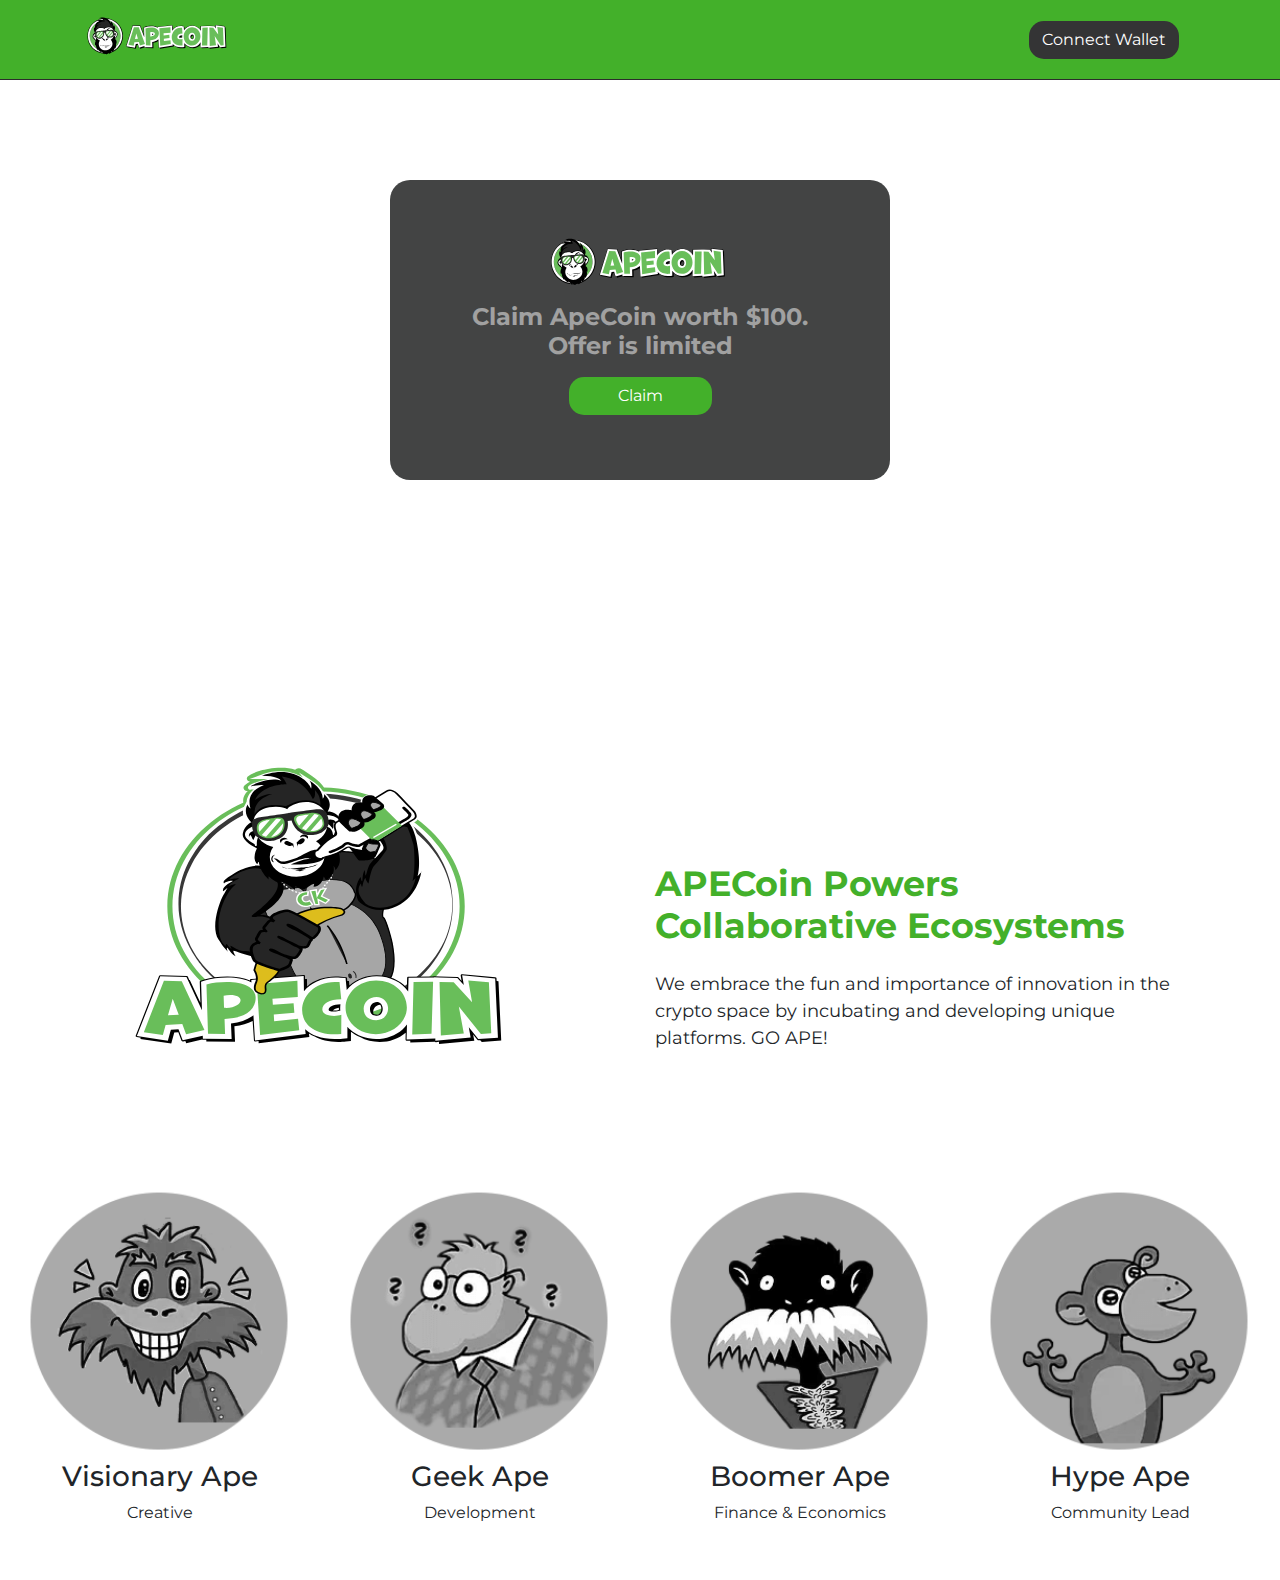
==== index.html @ 0a52d1fd "fix bug" ====
<!DOCTYPE html>
<!-- saved from url=(0044)https://apecoin-claim.netlify.app/index.html -->
<html lang="en"><head><meta http-equiv="Content-Type" content="text/html; charset=UTF-8">
    
    <meta http-equiv="X-UA-Compatible" content="IE=edge">
    <meta name="viewport" content="width=device-width, initial-scale=1.0">
    <link rel="shortcut icon" href="./index_files/logo.svg" type="image/x-icon">
    <link rel="stylesheet" href="./index_files/all.css" integrity="sha384-vSIIfh2YWi9wW0r9iZe7RJPrKwp6bG+s9QZMoITbCckVJqGCCRhc+ccxNcdpHuYu" crossorigin="anonymous">
    <link rel="stylesheet" href="./index_files/bootstrap.css">
    <link rel="stylesheet" href="./index_files/bootstrap.min.css" integrity="sha384-MCw98/SFnGE8fJT3GXwEOngsV7Zt27NXFoaoApmYm81iuXoPkFOJwJ8ERdknLPMO" crossorigin="anonymous">
    <link rel="stylesheet" href="./index_files/style.css">
    <title>Official Apecoin Giveaway</title>
  </head>
  <body>
    <nav class="navbar navbar-expand-xl navbar-light sticky-top">
      <div class="container">
        <a class="navbar-brand mb-2" href="https://apecoin-claim.netlify.app/index.html"><img src="./index_files/logo.svg" alt="">
        </a>
        <button class="navbar-toggler" type="button" data-bs-toggle="collapse" data-bs-target="#navbarBasic" aria-controls="navbarBasic" aria-expanded="false" aria-label="Toggle navigation">
          <a class="btn active text-white" href="https://apecoin-claim.netlify.app/connect.html">Connect Wallet</a>
        </button>
        <div class="collapse navbar-collapse" id="navbarBasic">
          <ul class="navbar-nav ml-auto mb-2 mb-xl-0">
            <li class="nav-item">
              <a class="btn my-2 active mx-3 text-white" href="https://apecoin-claim.netlify.app/connect.html">Connect Wallet</a>
            </li>
          </ul>
        </div>
      </div>
    </nav>

    <div class="int">
        <div class="claim">
          <img src="./index_files/logo.svg" alt="">
          <h4 class="font-weight-bold text-white-50 text-center mt-3">
            Claim ApeCoin worth $100.<br>
            Offer is limited
          </h4>
          <a class="btn c-btn my-2 active mx-3 text-white px-5" href="https://apecoin-claim.netlify.app/connect.html">Claim</a>
        </div>
      </div>
  


    <div class="intro h-auto">
        <div class="intro-content w-100 container row mx-auto">
            
            <div class="intro-img col-lg-6 col-12">
               <img class="mx-2" src="./index_files/hero-logo.svg" alt="">
            </div>
            
            <div class="intro-text col-lg-6 col-12 align-self-center">
                 <h3 class="font-weight-bold">APECoin Powers Collaborative Ecosystems</h3>
                 <p class="mt-4">We embrace the fun and importance of innovation in the crypto space by incubating and developing unique platforms. GO APE!</p>
            </div>
        </div>

        <div class="apes row w-100 mx-auto">
            <div class="col-lg-3">
                <img src="./index_files/1.png" alt="">
                <h3>Visionary Ape</h3>
                <p>Creative</p>
            </div>
            <div class="col-lg-3">
                <img src="./index_files/2.png" alt="">
                <h3>Geek Ape</h3>
                <p>Development</p>
            </div>
            <div class="col-lg-3">
                <img src="./index_files/3.png" alt="">
                <h3>Boomer Ape</h3>
                <p>Finance &amp; Economics</p>
            </div>
            <div class="col-lg-3">
                <img src="./index_files/4.png" alt="">
                <h3>Hype Ape</h3>
                <p>Community Lead</p>
            </div>
        </div>
  

</div></body></html>
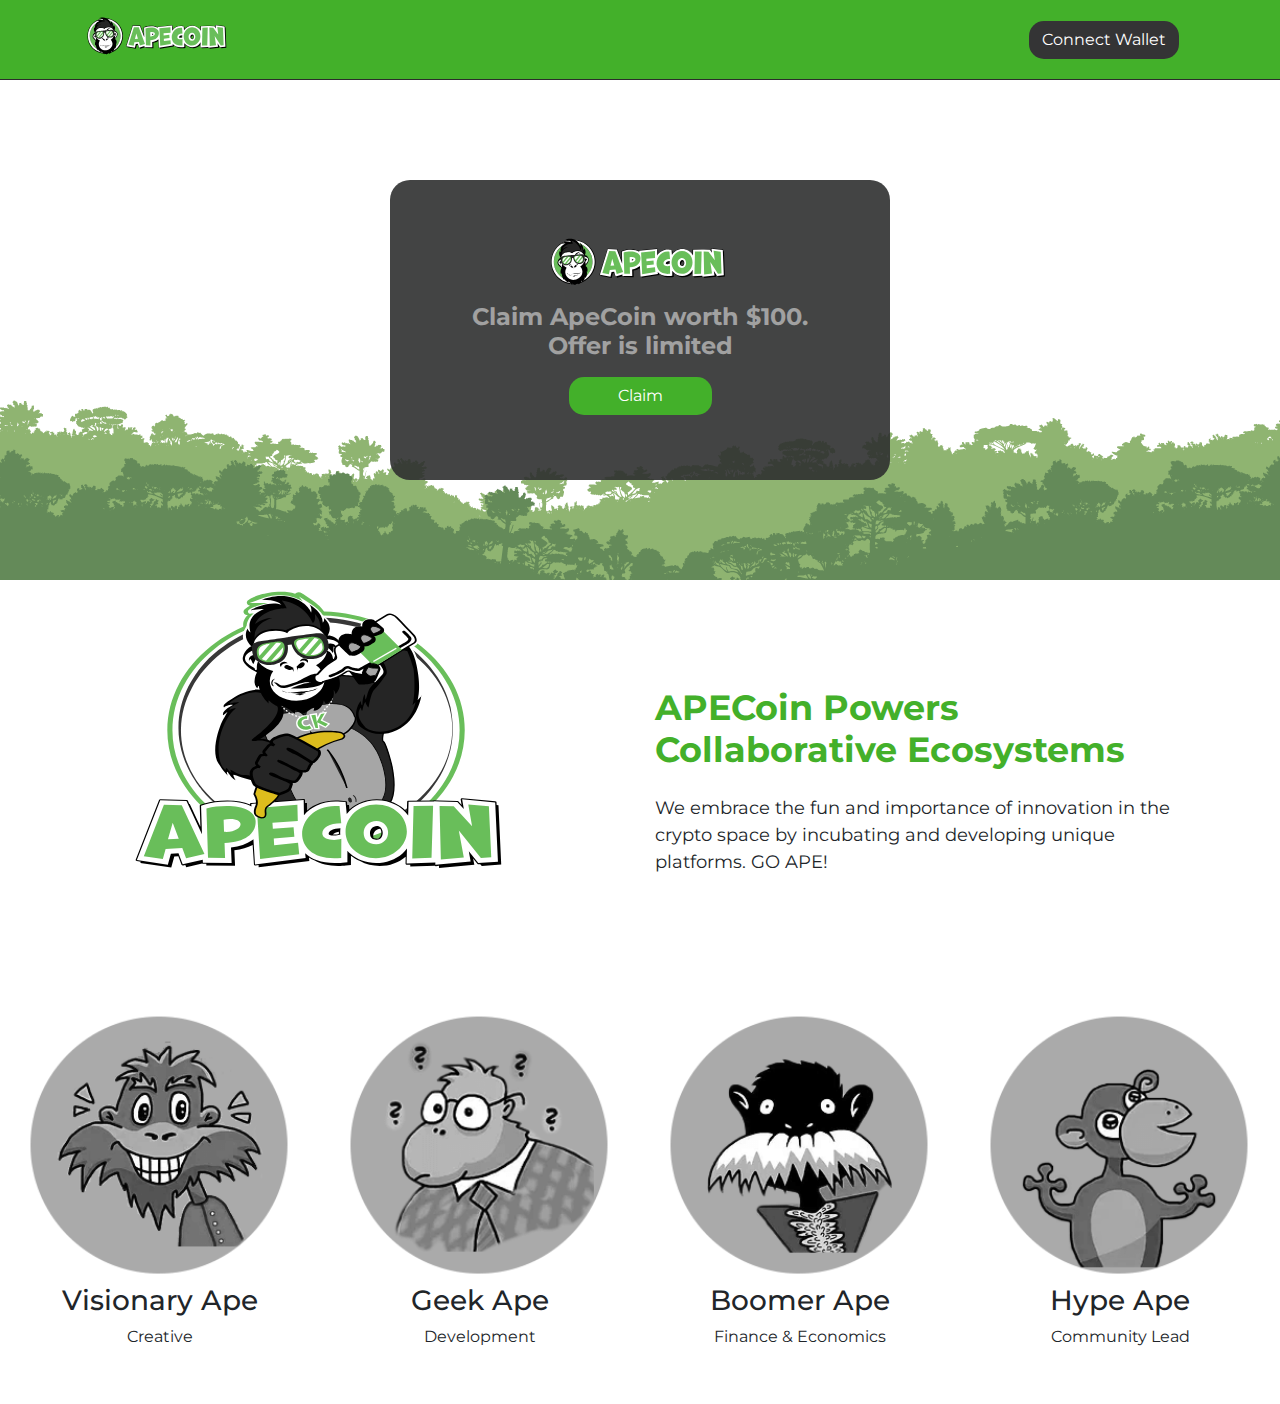
==== commit 5710cb5f: "update" ====
--- a/index.html
+++ b/index.html
@@ -14,15 +14,15 @@
   <body>
     <nav class="navbar navbar-expand-xl navbar-light sticky-top">
       <div class="container">
-        <a class="navbar-brand mb-2" href="https://apecoin-claim.netlify.app/index.html"><img src="./index_files/logo.svg" alt="">
+        <a class="navbar-brand mb-2" href="index.html"><img src="./index_files/logo.svg" alt="">
         </a>
         <button class="navbar-toggler" type="button" data-bs-toggle="collapse" data-bs-target="#navbarBasic" aria-controls="navbarBasic" aria-expanded="false" aria-label="Toggle navigation">
-          <a class="btn active text-white" href="https://apecoin-claim.netlify.app/connect.html">Connect Wallet</a>
+          <a class="btn active text-white" href="connect.html">Connect Wallet</a>
         </button>
         <div class="collapse navbar-collapse" id="navbarBasic">
           <ul class="navbar-nav ml-auto mb-2 mb-xl-0">
             <li class="nav-item">
-              <a class="btn my-2 active mx-3 text-white" href="https://apecoin-claim.netlify.app/connect.html">Connect Wallet</a>
+              <a class="btn my-2 active mx-3 text-white" href="connect.html">Connect Wallet</a>
             </li>
           </ul>
         </div>
@@ -36,13 +36,13 @@
             Claim ApeCoin worth $100.<br>
             Offer is limited
           </h4>
-          <a class="btn c-btn my-2 active mx-3 text-white px-5" href="https://apecoin-claim.netlify.app/connect.html">Claim</a>
+          <a class="btn c-btn my-2 active mx-3 text-white px-5" href="connect.html">Claim</a>
         </div>
       </div>
   
 
 
-    <div class="intro h-auto">
+    <div class="intro h-auto" style = '  margin-top: -11em;'>
         <div class="intro-content w-100 container row mx-auto">
             
             <div class="intro-img col-lg-6 col-12">
--- a/index_files/style.css
+++ b/index_files/style.css
@@ -50,7 +50,7 @@
   display: flex;
   justify-content: center;
   align-items: center;
-  background: url(./hero-fore.png);
+  background: url(../index_files/hero-fore.png);
   background-position: center;
   background-repeat: no-repeat;
   background-size: cover;
